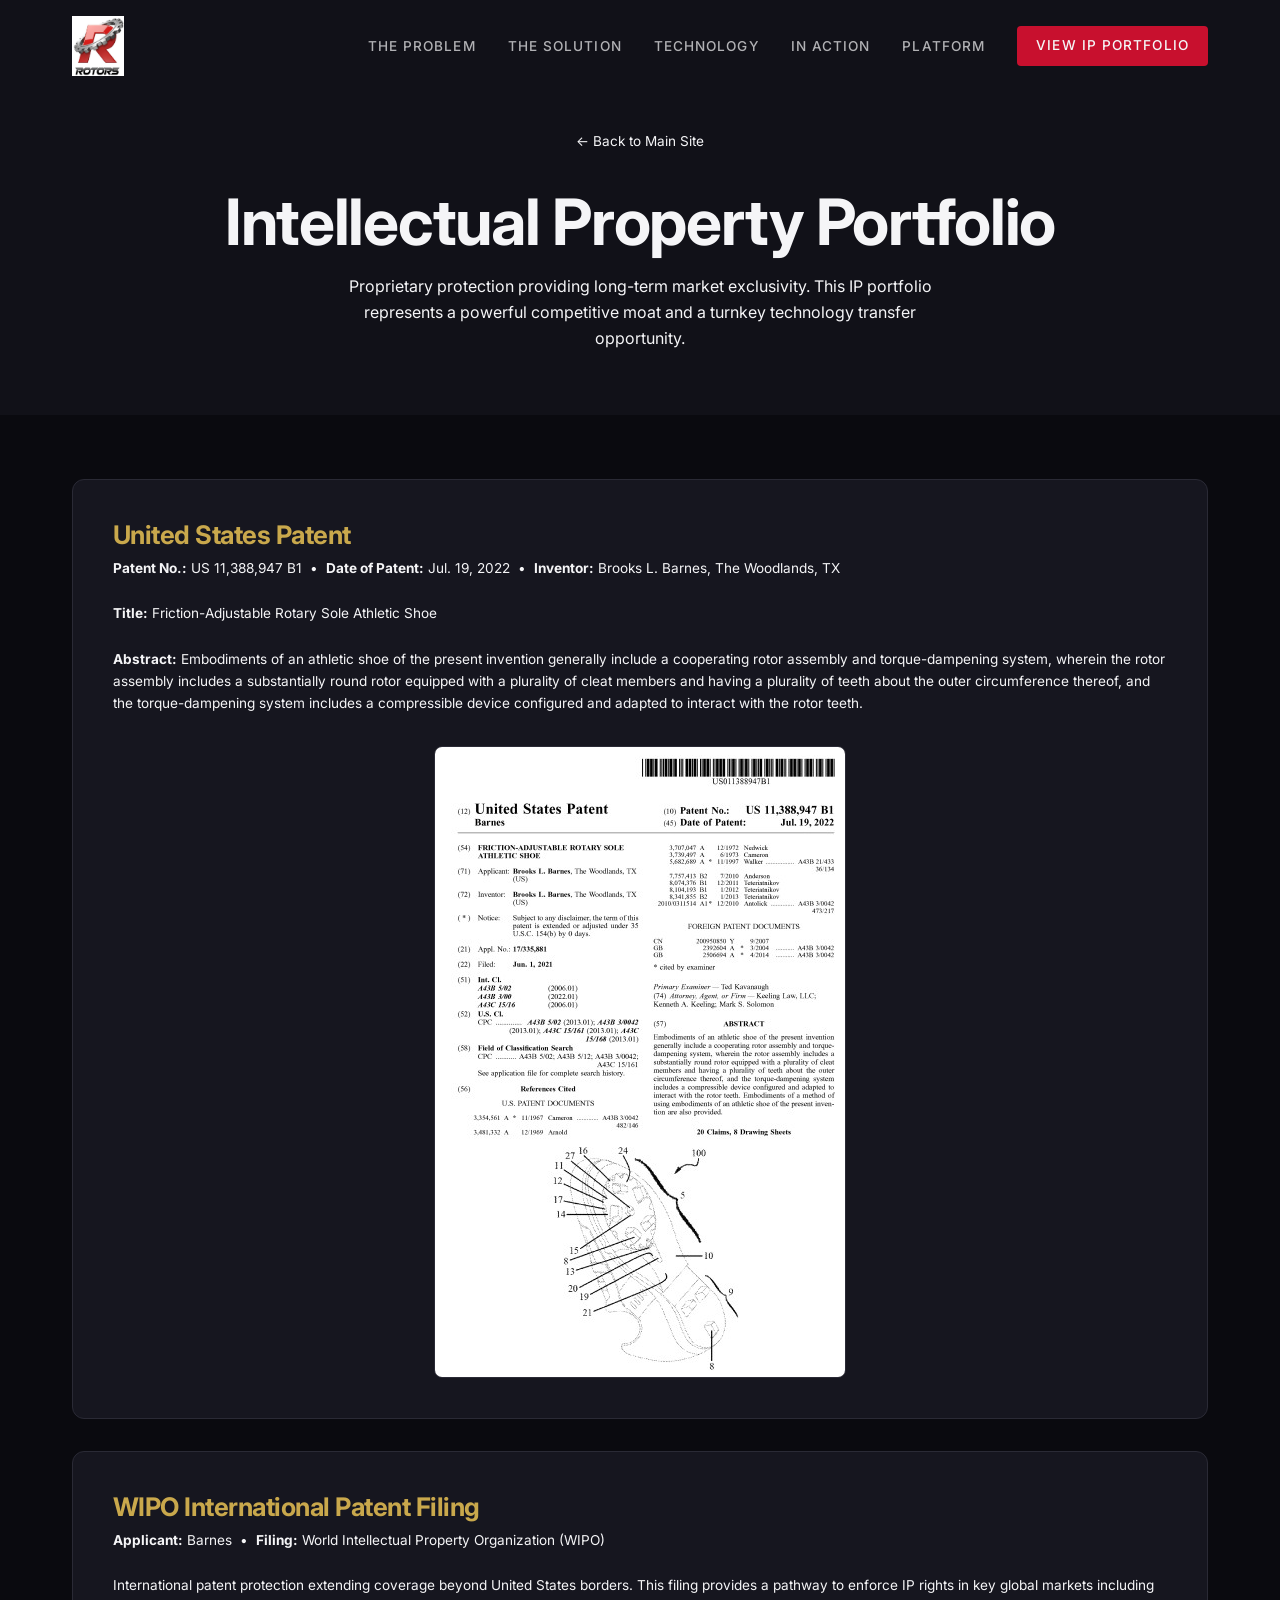
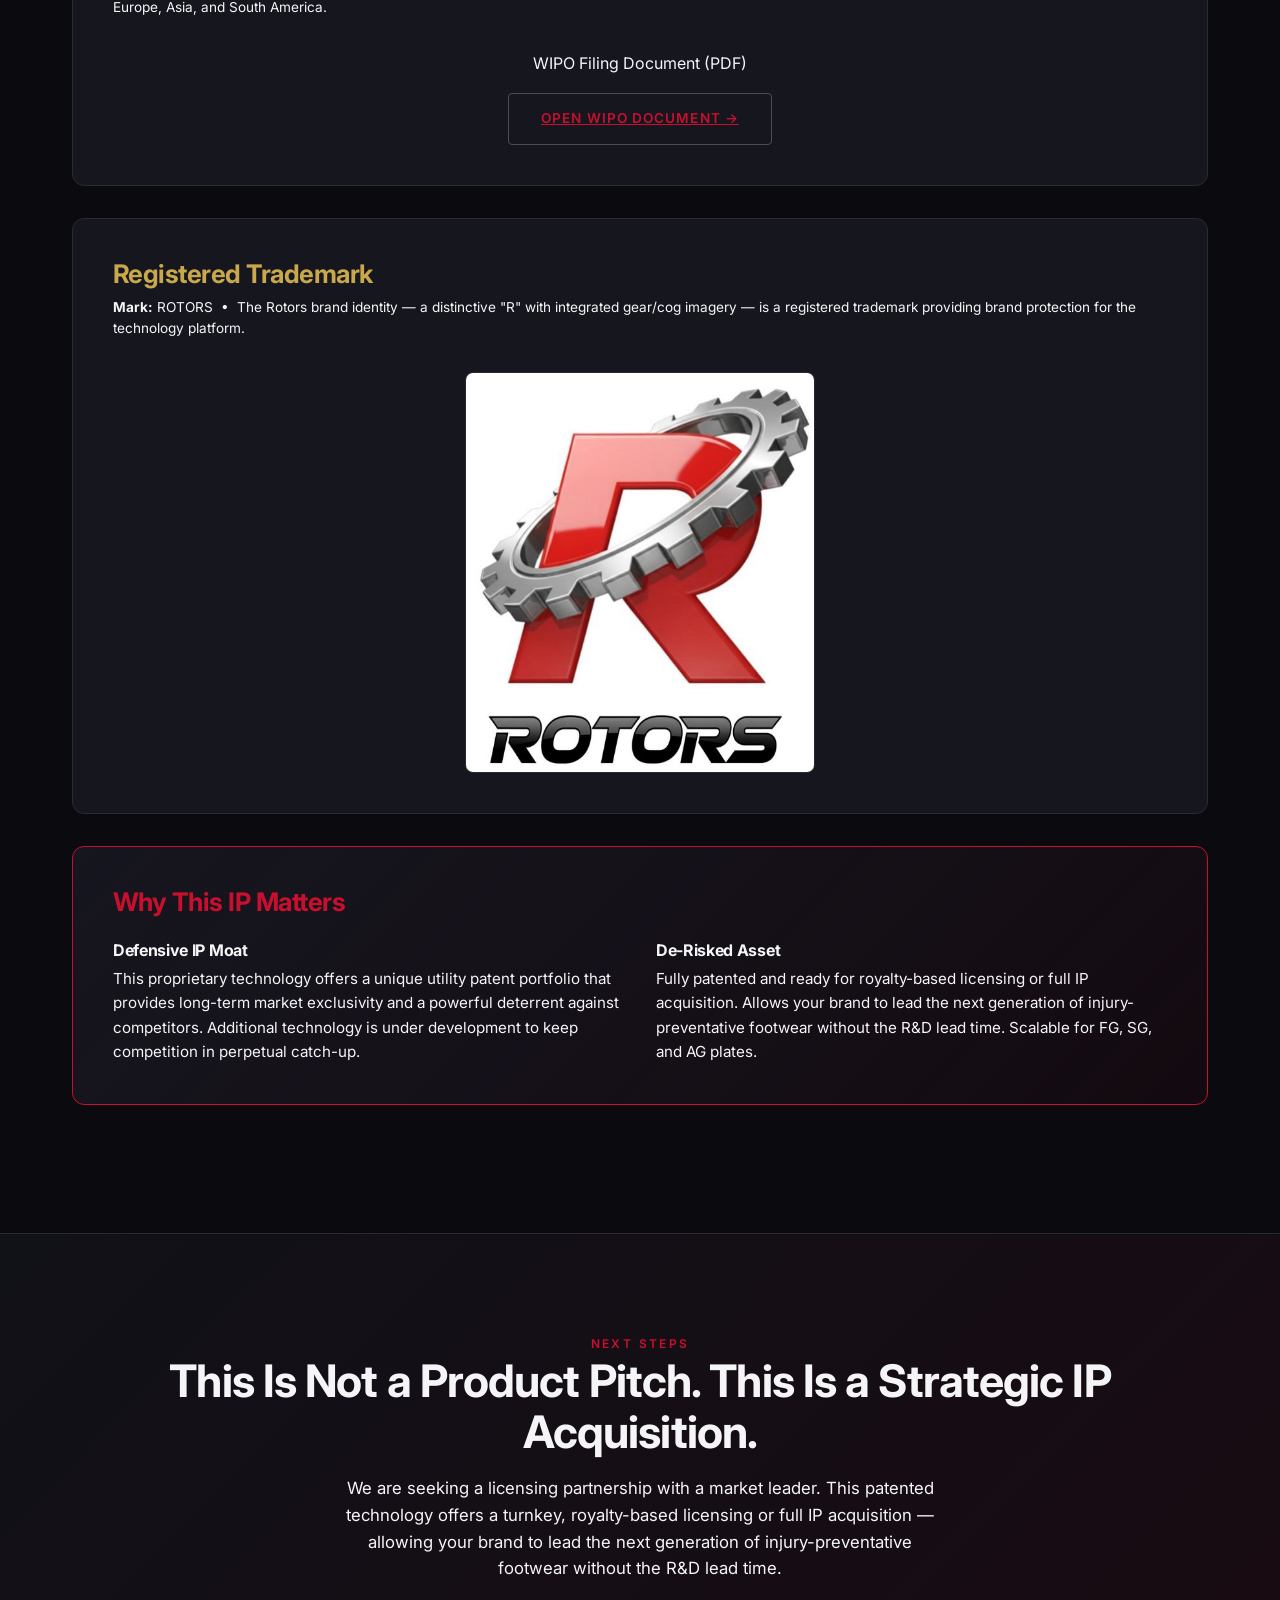
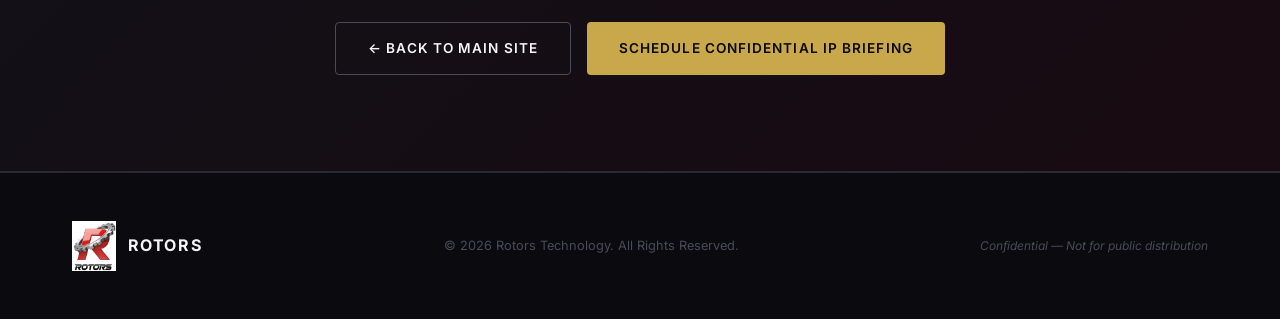
==== ip.html @ 3d0327f8 "Initial commit: Rotors IP licensing pitch website Complete static site with Decap CMS integration fo" ====
<!DOCTYPE html>
<html lang="en">
<head>
  <meta charset="UTF-8">
  <meta name="viewport" content="width=device-width, initial-scale=1.0">
  <title>ROTORS - Intellectual Property Portfolio</title>
  <meta name="description" content="Rotors IP Portfolio: US Patent, WIPO International Filing, and Registered Trademark.">
  <link rel="stylesheet" href="css/style.css">
  <link rel="preconnect" href="https://fonts.googleapis.com">
  <link href="https://fonts.googleapis.com/css2?family=Inter:wght@400;500;600;700;800&display=swap" rel="stylesheet">
  <script src="https://identity.netlify.com/v1/netlify-identity-widget.js"></script>
</head>
<body>

  <!-- ===== NAVIGATION ===== -->
  <nav class="navbar scrolled" id="navbar">
    <div class="container">
      <a href="index.html" class="nav-logo">
        <img src="Brooks Rotors GoDaddy/TM Rotors Final .jpg" alt="Rotors Logo">
      </a>
      <ul class="nav-links" id="navLinks">
        <li><a href="index.html#problem">The Problem</a></li>
        <li><a href="index.html#solution">The Solution</a></li>
        <li><a href="index.html#technology">Technology</a></li>
        <li><a href="index.html#videos">In Action</a></li>
        <li><a href="index.html#platform">Platform</a></li>
        <li><a href="ip.html" class="btn btn-primary" style="padding: 0.6rem 1.2rem;">View IP Portfolio</a></li>
      </ul>
      <button class="nav-toggle" id="navToggle" aria-label="Toggle navigation">
        <span></span>
        <span></span>
        <span></span>
      </button>
    </div>
  </nav>

  <!-- ===== IP HERO ===== -->
  <section class="ip-hero">
    <div class="container">
      <a href="index.html" class="back-link">&larr; Back to Main Site</a>
      <h1>Intellectual Property Portfolio</h1>
      <p>Proprietary protection providing long-term market exclusivity. This IP portfolio represents a powerful competitive moat and a turnkey technology transfer opportunity.</p>
    </div>
  </section>

  <!-- ===== IP DOCUMENTS ===== -->
  <section class="ip-documents">
    <div class="container">

      <!-- US Patent -->
      <div class="ip-doc fade-in">
        <h3>United States Patent</h3>
        <p class="ip-meta">
          <strong>Patent No.:</strong> US 11,388,947 B1 &nbsp;&bull;&nbsp;
          <strong>Date of Patent:</strong> Jul. 19, 2022 &nbsp;&bull;&nbsp;
          <strong>Inventor:</strong> Brooks L. Barnes, The Woodlands, TX
        </p>
        <p class="ip-meta">
          <strong>Title:</strong> Friction-Adjustable Rotary Sole Athletic Shoe
        </p>
        <p class="ip-meta" style="margin-bottom: 2rem;">
          <strong>Abstract:</strong> Embodiments of an athletic shoe of the present invention generally include a cooperating rotor assembly and torque-dampening system, wherein the rotor assembly includes a substantially round rotor equipped with a plurality of cleat members and having a plurality of teeth about the outer circumference thereof, and the torque-dampening system includes a compressible device configured and adapted to interact with the rotor teeth.
        </p>
        <img src="Brooks Rotors GoDaddy/IP US Patent.jpg" alt="US Patent 11,388,947 B1 - Friction-Adjustable Rotary Sole Athletic Shoe">
      </div>

      <!-- WIPO International Filing -->
      <div class="ip-doc fade-in">
        <h3>WIPO International Patent Filing</h3>
        <p class="ip-meta">
          <strong>Applicant:</strong> Barnes &nbsp;&bull;&nbsp;
          <strong>Filing:</strong> World Intellectual Property Organization (WIPO)
        </p>
        <p class="ip-meta" style="margin-bottom: 2rem;">
          International patent protection extending coverage beyond United States borders. This filing provides a pathway to enforce IP rights in key global markets including Europe, Asia, and South America.
        </p>
        <div class="pdf-notice">
          <p style="color: var(--gray-300); margin-bottom: 1rem;">WIPO Filing Document (PDF)</p>
          <a href="Brooks Rotors GoDaddy/IP WIPO  (Barnes).pdf" target="_blank" class="btn btn-outline">
            Open WIPO Document &rarr;
          </a>
        </div>
      </div>

      <!-- Trademark -->
      <div class="ip-doc fade-in">
        <h3>Registered Trademark</h3>
        <p class="ip-meta" style="margin-bottom: 2rem;">
          <strong>Mark:</strong> ROTORS &nbsp;&bull;&nbsp;
          The Rotors brand identity &mdash; a distinctive "R" with integrated gear/cog imagery &mdash; is a registered trademark providing brand protection for the technology platform.
        </p>
        <img src="Brooks Rotors GoDaddy/TM Rotors Final .jpg" alt="ROTORS Trademark" style="max-width: 350px;">
      </div>

      <!-- Strategic Value -->
      <div class="ip-doc fade-in" style="border-color: var(--primary); background: linear-gradient(135deg, var(--dark-card) 0%, rgba(200, 16, 46, 0.05) 100%);">
        <h3 style="color: var(--primary);">Why This IP Matters</h3>
        <div style="display: grid; grid-template-columns: 1fr 1fr; gap: 2rem; margin-top: 1.5rem;">
          <div>
            <h4 style="margin-bottom: 0.5rem;">Defensive IP Moat</h4>
            <p style="color: var(--gray-300); font-size: 0.95rem;">This proprietary technology offers a unique utility patent portfolio that provides long-term market exclusivity and a powerful deterrent against competitors. Additional technology is under development to keep competition in perpetual catch-up.</p>
          </div>
          <div>
            <h4 style="margin-bottom: 0.5rem;">De-Risked Asset</h4>
            <p style="color: var(--gray-300); font-size: 0.95rem;">Fully patented and ready for royalty-based licensing or full IP acquisition. Allows your brand to lead the next generation of injury-preventative footwear without the R&amp;D lead time. Scalable for FG, SG, and AG plates.</p>
          </div>
        </div>
      </div>

    </div>
  </section>

  <!-- ===== CTA ===== -->
  <section class="cta-section">
    <div class="container fade-in">
      <span class="section-label">Next Steps</span>
      <h2>Interested in This IP?</h2>
      <p>We are seeking a licensing partnership with a market leader. This is not a sales site &mdash; this is an intellectual property opportunity.</p>
      <div class="btn-group">
        <a href="index.html" class="btn btn-outline">&larr; Back to Main Site</a>
        <a href="mailto:contact@rotorstech.com" class="btn btn-gold">Schedule Confidential IP Briefing</a>
      </div>
    </div>
  </section>

  <!-- ===== FOOTER ===== -->
  <footer class="footer">
    <div class="container">
      <div class="footer-brand">
        <img src="Brooks Rotors GoDaddy/TM Rotors Final .jpg" alt="Rotors">
        <span>Rotors</span>
      </div>
      <p class="footer-text">&copy; 2026 Rotors Technology. All Rights Reserved.</p>
      <p class="footer-notice">Confidential &mdash; Not for public distribution</p>
    </div>
  </footer>

  <script src="js/main.js"></script>
</body>
</html>
---- css/style.css ----
/* ===== RESET & BASE ===== */
*, *::before, *::after {
  margin: 0;
  padding: 0;
  box-sizing: border-box;
}

:root {
  --primary: #C8102E;
  --primary-dark: #9B0A20;
  --accent: #1A1A2E;
  --dark: #0A0A0F;
  --dark-surface: #111118;
  --dark-card: #16161F;
  --gray-700: #2A2A35;
  --gray-500: #4A4A5A;
  --gray-300: #F5F5F7;
  --gray-100: #F5F5F7;
  --white: #F5F5F7;
  --gold: #C9A84C;
  --blue-accent: #2563EB;
  --font-heading: 'Inter', 'Segoe UI', sans-serif;
  --font-body: 'Inter', 'Segoe UI', sans-serif;
}

html {
  scroll-behavior: smooth;
  font-size: 16px;
}

body {
  font-family: var(--font-body);
  background-color: var(--dark);
  color: var(--white);
  line-height: 1.6;
  overflow-x: hidden;
}

img {
  max-width: 100%;
  height: auto;
  display: block;
}

a {
  color: inherit;
  text-decoration: none;
}

/* ===== TYPOGRAPHY ===== */
h1, h2, h3, h4 {
  font-family: var(--font-heading);
  font-weight: 700;
  line-height: 1.15;
  letter-spacing: -0.02em;
}

h1 { font-size: clamp(2.2rem, 5vw, 4rem); }
h2 { font-size: clamp(1.8rem, 3.5vw, 2.8rem); }
h3 { font-size: clamp(1.2rem, 2vw, 1.6rem); }

.section-label {
  font-size: 0.75rem;
  font-weight: 600;
  letter-spacing: 0.2em;
  text-transform: uppercase;
  color: var(--primary);
  margin-bottom: 0.75rem;
}

/* ===== LAYOUT ===== */
.container {
  max-width: 1200px;
  margin: 0 auto;
  padding: 0 2rem;
}

section {
  padding: 6rem 0;
}

/* ===== NAVIGATION ===== */
.navbar {
  position: fixed;
  top: 0;
  left: 0;
  right: 0;
  z-index: 1000;
  padding: 1rem 0;
  transition: background 0.3s ease, backdrop-filter 0.3s ease;
}

.navbar.scrolled {
  background: rgba(10, 10, 15, 0.92);
  backdrop-filter: blur(20px);
  border-bottom: 1px solid rgba(200, 16, 46, 0.15);
}

.navbar .container {
  display: flex;
  justify-content: space-between;
  align-items: center;
}

.nav-logo {
  display: flex;
  align-items: center;
  gap: 0.75rem;
}

.nav-logo img {
  height: 60px;
  width: auto;
}

.nav-logo span {
  font-size: 1.5rem;
  font-weight: 800;
  letter-spacing: 0.15em;
  text-transform: uppercase;
}

.nav-links {
  display: flex;
  gap: 2rem;
  list-style: none;
  align-items: center;
}

.nav-links a {
  font-size: 0.85rem;
  font-weight: 500;
  letter-spacing: 0.08em;
  text-transform: uppercase;
  color: rgba(245, 245, 247, 0.7);
  transition: color 0.3s ease;
}

.nav-links a:hover {
  color: var(--white);
}

.nav-links a.btn-primary {
  color: var(--white) !important;
  background: var(--primary);
}

.nav-links a.btn-primary:hover {
  background: var(--primary-dark);
  color: var(--white) !important;
}

.nav-toggle {
  display: none;
  flex-direction: column;
  gap: 5px;
  cursor: pointer;
  background: none;
  border: none;
  padding: 5px;
}

.nav-toggle span {
  width: 25px;
  height: 2px;
  background: var(--white);
  transition: 0.3s;
}

/* ===== HERO SECTION ===== */
.hero {
  min-height: 100vh;
  display: flex;
  align-items: center;
  position: relative;
  overflow: hidden;
  padding-top: 5rem;
}

.hero::before {
  content: '';
  position: absolute;
  top: 0;
  left: 0;
  right: 0;
  bottom: 0;
  background: radial-gradient(ellipse at 30% 50%, rgba(200, 16, 46, 0.08) 0%, transparent 60%),
              radial-gradient(ellipse at 70% 20%, rgba(37, 99, 235, 0.05) 0%, transparent 50%);
  pointer-events: none;
}

.hero .container {
  display: grid;
  grid-template-columns: 1fr 1fr;
  gap: 4rem;
  align-items: center;
}

.hero-content {
  position: relative;
  z-index: 1;
}

.hero-badge {
  display: inline-block;
  padding: 0.4rem 1rem;
  border: 1px solid rgba(200, 16, 46, 0.4);
  border-radius: 50px;
  font-size: 0.75rem;
  font-weight: 600;
  letter-spacing: 0.15em;
  text-transform: uppercase;
  color: var(--primary);
  margin-bottom: 1.5rem;
}

.hero h1 {
  margin-bottom: 1.5rem;
}

.hero h1 .highlight {
  color: var(--primary);
}

.hero-text {
  font-size: 1.1rem;
  color: var(--gray-300);
  margin-bottom: 2.5rem;
  max-width: 500px;
}

.hero-image {
  position: relative;
  z-index: 1;
}

.hero-image img {
  width: 100%;
  border-radius: 12px;
  filter: drop-shadow(0 20px 60px rgba(200, 16, 46, 0.15));
}

.hero-image::after {
  content: '';
  position: absolute;
  top: -20px;
  right: -20px;
  width: 200px;
  height: 200px;
  border: 2px solid rgba(200, 16, 46, 0.15);
  border-radius: 50%;
  pointer-events: none;
}

/* ===== BUTTONS ===== */
.btn {
  display: inline-flex;
  align-items: center;
  gap: 0.5rem;
  padding: 0.9rem 2rem;
  font-size: 0.85rem;
  font-weight: 600;
  letter-spacing: 0.08em;
  text-transform: uppercase;
  border: none;
  border-radius: 4px;
  cursor: pointer;
  transition: all 0.3s ease;
}

.btn-primary {
  background: var(--primary);
  color: var(--white);
}

.btn-primary:hover {
  background: var(--primary-dark);
  transform: translateY(-2px);
  box-shadow: 0 8px 25px rgba(200, 16, 46, 0.3);
}

.btn-outline {
  background: transparent;
  color: var(--white);
  border: 1px solid var(--gray-500);
}

.btn-outline:hover {
  border-color: var(--white);
  transform: translateY(-2px);
}

.btn-gold {
  background: var(--gold);
  color: var(--dark);
}

.btn-gold:hover {
  background: #d4b35a;
  transform: translateY(-2px);
  box-shadow: 0 8px 25px rgba(201, 168, 76, 0.3);
}

.btn-group {
  display: flex;
  gap: 1rem;
  flex-wrap: wrap;
}

/* ===== PROBLEM SECTION ===== */
.problem {
  background: var(--dark-surface);
}

.problem .container {
  display: grid;
  grid-template-columns: 1fr 1fr;
  gap: 4rem;
  align-items: center;
}

.problem-image {
  position: relative;
  border-radius: 12px;
  overflow: hidden;
}

.problem-image img {
  width: 100%;
  border-radius: 12px;
}

.problem-image .caption {
  position: absolute;
  bottom: 0;
  left: 0;
  right: 0;
  padding: 1.5rem;
  background: linear-gradient(transparent, rgba(0,0,0,0.85));
  font-size: 0.85rem;
  color: var(--gray-300);
}

.problem h2 {
  margin-bottom: 1.5rem;
}

.problem-text {
  color: var(--gray-300);
  margin-bottom: 1.5rem;
  font-size: 1.05rem;
}

.stat-row {
  display: flex;
  gap: 2rem;
  margin-top: 2rem;
}

.stat {
  text-align: center;
}

.stat-number {
  font-size: 2.5rem;
  font-weight: 800;
  color: var(--primary);
  line-height: 1;
}

.stat-label {
  font-size: 0.75rem;
  color: var(--gray-300);
  text-transform: uppercase;
  letter-spacing: 0.1em;
  margin-top: 0.25rem;
}

/* ===== SOLUTION SECTION ===== */
.solution {
  position: relative;
}

.solution-header {
  text-align: center;
  max-width: 700px;
  margin: 0 auto 4rem;
}

.solution-header h2 {
  margin-bottom: 1rem;
}

.solution-header p {
  color: var(--gray-300);
  font-size: 1.05rem;
}

.solution-grid {
  display: grid;
  grid-template-columns: repeat(3, 1fr);
  gap: 2rem;
}

.solution-card {
  background: var(--dark-card);
  border: 1px solid var(--gray-700);
  border-radius: 12px;
  padding: 2rem;
  transition: border-color 0.3s ease, transform 0.3s ease;
}

.solution-card:hover {
  border-color: var(--primary);
  transform: translateY(-4px);
}

.solution-card .card-icon {
  width: 48px;
  height: 48px;
  background: rgba(200, 16, 46, 0.1);
  border-radius: 10px;
  display: flex;
  align-items: center;
  justify-content: center;
  margin-bottom: 1.25rem;
  font-size: 1.4rem;
}

.solution-card h3 {
  margin-bottom: 0.75rem;
}

.solution-card p {
  color: var(--gray-300);
  font-size: 0.95rem;
}

/* ===== TECHNOLOGY / SHOWCASE ===== */
.showcase {
  background: var(--dark-surface);
}

.showcase-header {
  text-align: center;
  max-width: 700px;
  margin: 0 auto 4rem;
}

.showcase-header h2 {
  margin-bottom: 1rem;
}

.showcase-header p {
  color: var(--gray-300);
}

.showcase-gallery {
  display: grid;
  grid-template-columns: repeat(2, 1fr);
  gap: 1.5rem;
}

.showcase-item {
  position: relative;
  border-radius: 12px;
  overflow: hidden;
  border: 1px solid var(--gray-700);
  transition: border-color 0.3s;
  cursor: pointer;
}

.showcase-item:hover {
  border-color: var(--primary);
}

.showcase-item img {
  width: 100%;
  height: 300px;
  object-fit: cover;
  transition: transform 0.5s ease;
}

.showcase-item:hover img {
  transform: scale(1.03);
}

.showcase-item .overlay {
  position: absolute;
  bottom: 0;
  left: 0;
  right: 0;
  padding: 1.5rem 1.5rem 1.25rem;
  background: linear-gradient(transparent, rgba(0,0,0,0.9));
}

.showcase-item .overlay h4 {
  font-size: 1.05rem;
  margin-bottom: 0.4rem;
  line-height: 1.3;
}

.showcase-item .overlay p {
  font-size: 0.88rem;
  color: var(--gray-100);
  line-height: 1.5;
}

.showcase-item .zoom-hint {
  position: absolute;
  top: 1rem;
  right: 1rem;
  width: 36px;
  height: 36px;
  background: rgba(0, 0, 0, 0.6);
  border: 1px solid rgba(255,255,255,0.2);
  border-radius: 50%;
  display: flex;
  align-items: center;
  justify-content: center;
  font-size: 1rem;
  color: var(--white);
  opacity: 0;
  transition: opacity 0.3s ease;
  pointer-events: none;
}

.showcase-item:hover .zoom-hint {
  opacity: 1;
}

/* ===== LIGHTBOX ===== */
.lightbox-overlay {
  position: fixed;
  top: 0;
  left: 0;
  right: 0;
  bottom: 0;
  z-index: 9999;
  background: rgba(0, 0, 0, 0.92);
  backdrop-filter: blur(10px);
  display: flex;
  align-items: center;
  justify-content: center;
  opacity: 0;
  visibility: hidden;
  transition: opacity 0.3s ease, visibility 0.3s ease;
  padding: 2rem;
}

.lightbox-overlay.active {
  opacity: 1;
  visibility: visible;
}

.lightbox-content {
  position: relative;
  max-width: 900px;
  width: 100%;
  transform: scale(0.92);
  transition: transform 0.3s ease;
}

.lightbox-overlay.active .lightbox-content {
  transform: scale(1);
}

.lightbox-content img {
  width: 100%;
  max-height: 75vh;
  object-fit: contain;
  border-radius: 8px;
}

.lightbox-caption {
  text-align: center;
  margin-top: 1.25rem;
}

.lightbox-caption h4 {
  font-size: 1.15rem;
  margin-bottom: 0.35rem;
}

.lightbox-caption p {
  font-size: 0.95rem;
  color: var(--gray-300);
  line-height: 1.5;
}

.lightbox-close {
  position: absolute;
  top: -3rem;
  right: 0;
  width: 40px;
  height: 40px;
  background: rgba(255, 255, 255, 0.1);
  border: 1px solid rgba(255, 255, 255, 0.2);
  border-radius: 50%;
  color: var(--white);
  font-size: 1.3rem;
  cursor: pointer;
  display: flex;
  align-items: center;
  justify-content: center;
  transition: background 0.2s;
}

.lightbox-close:hover {
  background: rgba(255, 255, 255, 0.2);
}

.lightbox-nav {
  position: absolute;
  top: 50%;
  transform: translateY(-50%);
  width: 48px;
  height: 48px;
  background: rgba(255, 255, 255, 0.1);
  border: 1px solid rgba(255, 255, 255, 0.2);
  border-radius: 50%;
  color: var(--white);
  font-size: 1.3rem;
  cursor: pointer;
  display: flex;
  align-items: center;
  justify-content: center;
  transition: background 0.2s;
}

.lightbox-nav:hover {
  background: rgba(255, 255, 255, 0.25);
}

.lightbox-prev {
  left: -4rem;
}

.lightbox-next {
  right: -4rem;
}

@media (max-width: 968px) {
  .lightbox-prev { left: 0.5rem; }
  .lightbox-next { right: 0.5rem; }
  .lightbox-close { top: -2.5rem; right: 0; }
}

.showcase-item.featured {
  grid-column: span 2;
}

.showcase-item.featured img {
  height: 400px;
}

/* ===== VIDEO SECTION ===== */
.videos {
  position: relative;
}

.videos-header {
  text-align: center;
  max-width: 700px;
  margin: 0 auto 4rem;
}

.videos-header h2 {
  margin-bottom: 1rem;
}

.videos-header p {
  color: var(--gray-300);
}

.video-grid {
  display: grid;
  grid-template-columns: repeat(2, 1fr);
  gap: 1.5rem;
}

.video-card {
  border-radius: 12px;
  overflow: hidden;
  border: 1px solid var(--gray-700);
  background: var(--dark-card);
  cursor: pointer;
  transition: border-color 0.3s, transform 0.3s;
}

.video-card:hover {
  border-color: var(--primary);
  transform: translateY(-4px);
}

.video-thumb {
  position: relative;
  overflow: hidden;
}

.video-thumb video {
  width: 100%;
  height: 280px;
  object-fit: cover;
  background: #000;
  pointer-events: none;
}

.video-play-btn {
  position: absolute;
  top: 50%;
  left: 50%;
  transform: translate(-50%, -50%);
  width: 64px;
  height: 64px;
  background: rgba(200, 16, 46, 0.85);
  border-radius: 50%;
  display: flex;
  align-items: center;
  justify-content: center;
  font-size: 1.5rem;
  color: var(--white);
  transition: transform 0.3s, background 0.3s;
  box-shadow: 0 4px 20px rgba(0,0,0,0.4);
}

.video-card:hover .video-play-btn {
  transform: translate(-50%, -50%) scale(1.1);
  background: rgba(200, 16, 46, 1);
}

.video-card .video-info {
  padding: 1.25rem;
}

.video-card .video-info h4 {
  font-size: 1rem;
  margin-bottom: 0.4rem;
}

.video-card .video-info p {
  font-size: 0.88rem;
  color: var(--gray-100);
  line-height: 1.5;
}

.video-card.featured-video {
  grid-column: span 2;
}

.video-card.featured-video .video-thumb video {
  height: 380px;
}

/* ===== VIDEO LIGHTBOX ===== */
.video-lightbox-content {
  max-width: 960px;
}

.video-lightbox-content video {
  width: 100%;
  max-height: 75vh;
  border-radius: 8px;
  background: #000;
  display: block;
}

/* ===== PLATFORM SECTION ===== */
.platform {
  background: var(--dark-surface);
}

.platform .container {
  display: grid;
  grid-template-columns: 1fr 1fr;
  gap: 4rem;
  align-items: center;
}

.platform-content h2 {
  margin-bottom: 1.5rem;
}

.platform-content > p {
  color: var(--gray-300);
  margin-bottom: 2rem;
  font-size: 1.05rem;
}

.feature-list {
  list-style: none;
  display: flex;
  flex-direction: column;
  gap: 1.25rem;
}

.feature-list li {
  display: flex;
  gap: 1rem;
  align-items: flex-start;
}

.feature-icon {
  width: 40px;
  height: 40px;
  min-width: 40px;
  background: rgba(200, 16, 46, 0.1);
  border-radius: 8px;
  display: flex;
  align-items: center;
  justify-content: center;
  font-size: 1.1rem;
  color: var(--primary);
}

.feature-text h4 {
  font-size: 0.95rem;
  margin-bottom: 0.2rem;
}

.feature-text p {
  font-size: 0.85rem;
  color: var(--gray-300);
}

.platform-image img {
  border-radius: 12px;
  border: 1px solid var(--gray-700);
}

/* ===== BRANDS SECTION ===== */
.brands {
  text-align: center;
}

.brands-header {
  max-width: 700px;
  margin: 0 auto 4rem;
}

.brands-header h2 {
  margin-bottom: 1rem;
}

.brands-header p {
  color: var(--gray-300);
}

.brand-cards {
  display: grid;
  grid-template-columns: repeat(3, 1fr);
  gap: 1.5rem;
  text-align: left;
}

.brand-card {
  background: var(--dark-card);
  border: 1px solid var(--gray-700);
  border-radius: 12px;
  padding: 2rem;
  transition: border-color 0.3s;
}

.brand-card:hover {
  border-color: var(--gold);
}

.brand-card h3 {
  color: var(--gold);
  margin-bottom: 1rem;
  font-size: 1.3rem;
}

.brand-card .tagline {
  font-style: italic;
  color: var(--gray-300);
  margin-bottom: 1rem;
  font-size: 0.9rem;
}

.brand-card ul {
  list-style: none;
  display: flex;
  flex-direction: column;
  gap: 0.5rem;
}

.brand-card ul li {
  font-size: 0.85rem;
  color: var(--gray-100);
  padding-left: 1.25rem;
  position: relative;
}

.brand-card ul li::before {
  content: '';
  position: absolute;
  left: 0;
  top: 8px;
  width: 6px;
  height: 6px;
  border-radius: 50%;
  background: var(--primary);
}

/* ===== IP / CTA SECTION ===== */
.cta-section {
  background: linear-gradient(135deg, var(--dark-surface) 0%, rgba(200, 16, 46, 0.08) 100%);
  text-align: center;
  border-top: 1px solid var(--gray-700);
  border-bottom: 1px solid var(--gray-700);
}

.cta-section h2 {
  margin-bottom: 1rem;
}

.cta-section p {
  color: var(--gray-300);
  max-width: 600px;
  margin: 0 auto 2.5rem;
  font-size: 1.05rem;
}

.cta-section .btn-group {
  justify-content: center;
}

/* ===== FOOTER ===== */
.footer {
  padding: 3rem 0;
  border-top: 1px solid var(--gray-700);
}

.footer .container {
  display: flex;
  justify-content: space-between;
  align-items: center;
}

.footer-brand {
  display: flex;
  align-items: center;
  gap: 0.75rem;
}

.footer-brand img {
  height: 50px;
}

.footer-brand span {
  font-weight: 700;
  letter-spacing: 0.1em;
  text-transform: uppercase;
}

.footer-text {
  font-size: 0.8rem;
  color: var(--gray-500);
}

.footer-notice {
  font-size: 0.75rem;
  color: var(--gray-500);
  font-style: italic;
}

/* ===== IP PAGE SPECIFIC ===== */
.ip-hero {
  padding: 8rem 0 4rem;
  text-align: center;
  background: var(--dark-surface);
}

.ip-hero h1 {
  margin-bottom: 1rem;
}

.ip-hero p {
  color: var(--gray-300);
  max-width: 600px;
  margin: 0 auto;
}

.ip-documents {
  padding: 4rem 0 6rem;
}

.ip-doc {
  background: var(--dark-card);
  border: 1px solid var(--gray-700);
  border-radius: 12px;
  padding: 2.5rem;
  margin-bottom: 2rem;
}

.ip-doc h3 {
  margin-bottom: 0.5rem;
  color: var(--gold);
}

.ip-doc .ip-meta {
  font-size: 0.85rem;
  color: var(--gray-300);
  margin-bottom: 1.5rem;
}

.ip-doc img {
  max-width: 600px;
  margin: 0 auto;
  border-radius: 8px;
  border: 1px solid var(--gray-700);
}

.ip-doc .pdf-notice {
  text-align: center;
  margin-top: 1.5rem;
}

.ip-doc .pdf-notice a {
  color: var(--primary);
  text-decoration: underline;
}

.back-link {
  display: inline-flex;
  align-items: center;
  gap: 0.5rem;
  color: var(--gray-300);
  font-size: 0.85rem;
  margin-bottom: 2rem;
  transition: color 0.3s;
}

.back-link:hover {
  color: var(--white);
}

/* ===== ANIMATIONS ===== */
.fade-in {
  opacity: 0;
  transform: translateY(30px);
  transition: opacity 0.6s ease, transform 0.6s ease;
}

.fade-in.visible {
  opacity: 1;
  transform: translateY(0);
}

/* ===== RESPONSIVE ===== */
@media (max-width: 968px) {
  .hero .container,
  .problem .container,
  .platform .container {
    grid-template-columns: 1fr;
    gap: 3rem;
  }

  .solution-grid,
  .brand-cards {
    grid-template-columns: 1fr;
  }

  .showcase-gallery {
    grid-template-columns: 1fr;
  }

  .showcase-item.featured {
    grid-column: span 1;
  }

  .showcase-item.featured img {
    height: 300px;
  }

  .video-grid {
    grid-template-columns: 1fr;
  }

  .video-card.featured-video {
    grid-column: span 1;
  }

  .stat-row {
    flex-wrap: wrap;
  }

  .nav-links {
    display: none;
    position: absolute;
    top: 100%;
    left: 0;
    right: 0;
    flex-direction: column;
    background: rgba(10, 10, 15, 0.98);
    padding: 2rem;
    gap: 1.25rem;
    border-bottom: 1px solid var(--gray-700);
  }

  .nav-links.active {
    display: flex;
  }

  .nav-toggle {
    display: flex;
  }

  .footer .container {
    flex-direction: column;
    gap: 1rem;
    text-align: center;
  }
}

@media (max-width: 600px) {
  section {
    padding: 4rem 0;
  }

  .container {
    padding: 0 1.25rem;
  }

  .hero {
    min-height: auto;
    padding-top: 7rem;
    padding-bottom: 3rem;
  }

  .btn-group {
    flex-direction: column;
  }

  .btn {
    justify-content: center;
  }
}
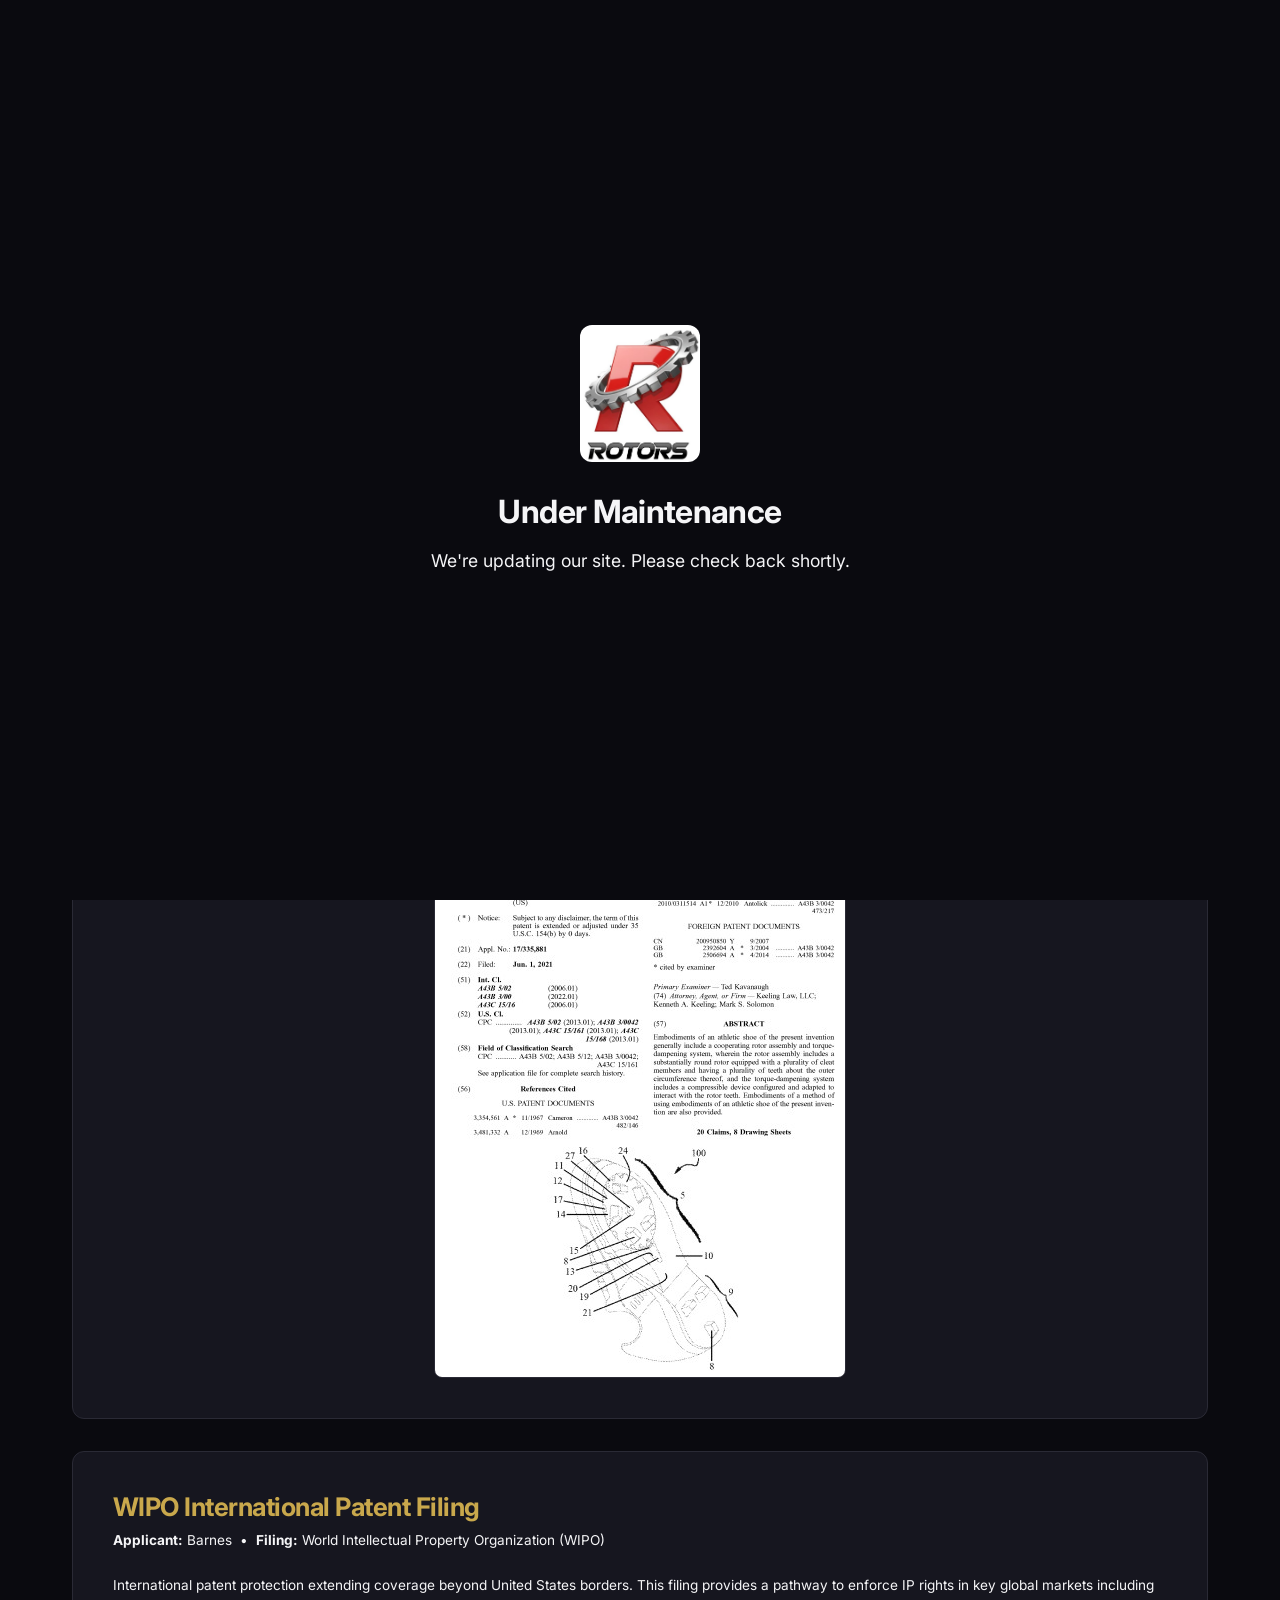
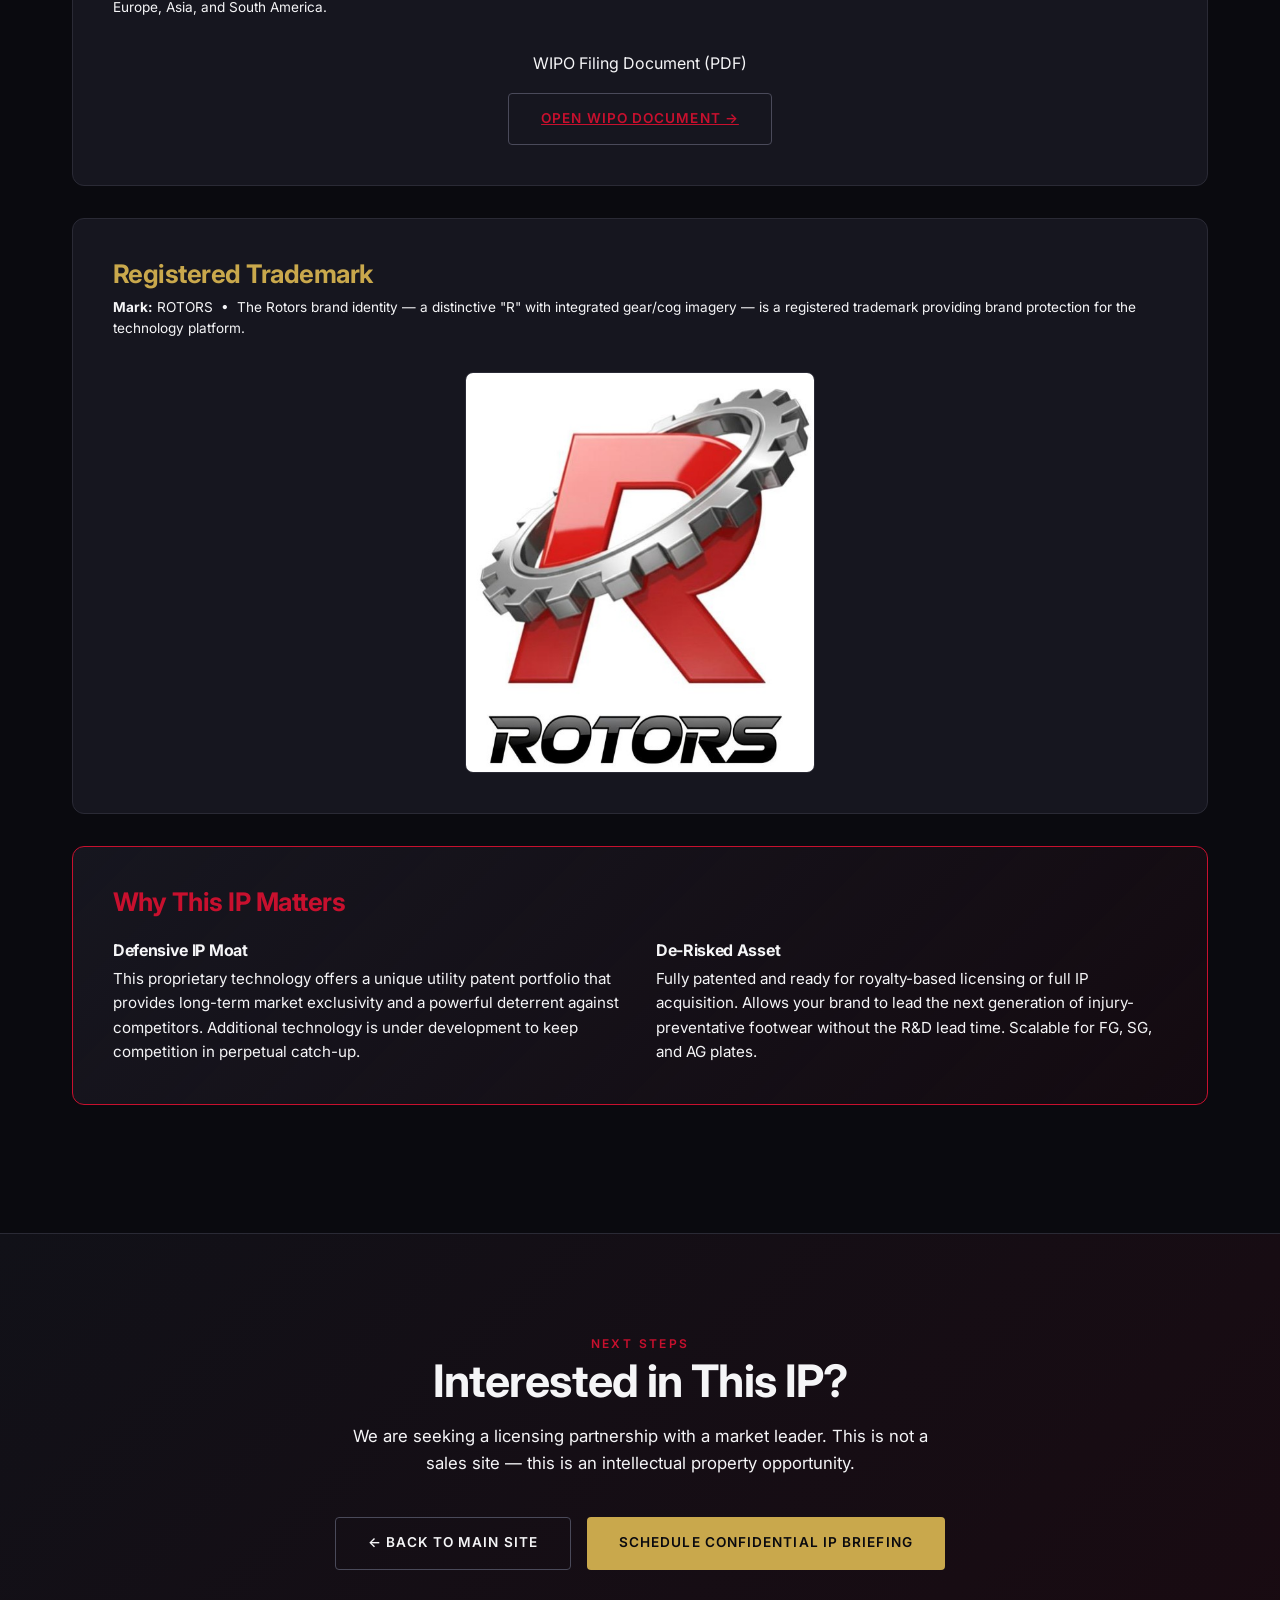
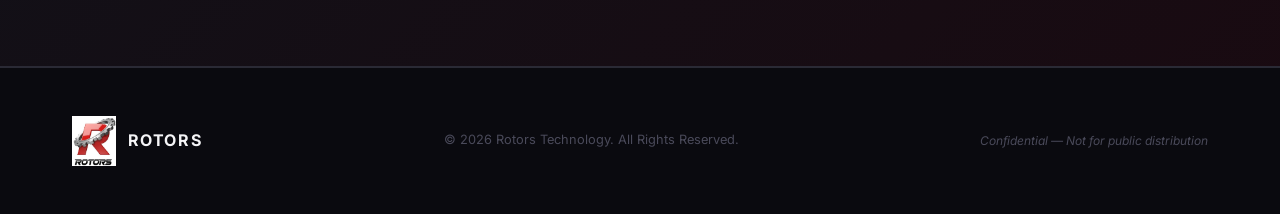
==== commit 6539bb32: "Use GitHub API instead of raw CDN for real-time CMS updates raw.githubusercontent.com has 5-min CDN " ====
--- a/ip.html
+++ b/ip.html
@@ -5,12 +5,24 @@
   <meta name="viewport" content="width=device-width, initial-scale=1.0">
   <title>ROTORS - Intellectual Property Portfolio</title>
   <meta name="description" content="Rotors IP Portfolio: US Patent, WIPO International Filing, and Registered Trademark.">
+  <link rel="icon" type="image/x-icon" href="favicon.ico">
+  <link rel="apple-touch-icon" sizes="180x180" href="apple-touch-icon.png">
+  <link rel="icon" type="image/png" sizes="192x192" href="icon-192.png">
   <link rel="stylesheet" href="css/style.css">
   <link rel="preconnect" href="https://fonts.googleapis.com">
   <link href="https://fonts.googleapis.com/css2?family=Inter:wght@400;500;600;700;800&display=swap" rel="stylesheet">
   <script src="https://identity.netlify.com/v1/netlify-identity-widget.js"></script>
 </head>
 <body>
+
+  <!-- ===== MAINTENANCE MODE OVERLAY ===== -->
+  <div class="maintenance-overlay" id="maintenanceOverlay" style="display:none;">
+    <div class="maintenance-content">
+      <img src="Brooks Rotors GoDaddy/TM Rotors Final .jpg" alt="Rotors Logo" class="maintenance-logo">
+      <h1>Under Maintenance</h1>
+      <p id="maintenanceMessage">We're updating our site. Please check back shortly.</p>
+    </div>
+  </div>
 
   <!-- ===== NAVIGATION ===== -->
   <nav class="navbar scrolled" id="navbar">
@@ -135,6 +147,6 @@
     </div>
   </footer>
 
-  <script src="js/main.js"></script>
+  <script src="js/main.js?v=2"></script>
 </body>
 </html>
--- a/css/style.css
+++ b/css/style.css
@@ -1,3 +1,45 @@
+/* ===== MAINTENANCE MODE ===== */
+.maintenance-overlay {
+  position: fixed;
+  top: 0;
+  left: 0;
+  right: 0;
+  bottom: 0;
+  z-index: 99999;
+  background: #0A0A0F;
+  display: flex;
+  align-items: center;
+  justify-content: center;
+  text-align: center;
+}
+
+.maintenance-content {
+  max-width: 500px;
+  padding: 2rem;
+}
+
+.maintenance-logo {
+  width: 120px;
+  height: auto;
+  margin: 0 auto 2rem;
+  border-radius: 12px;
+}
+
+.maintenance-overlay h1 {
+  font-family: 'Inter', 'Segoe UI', sans-serif;
+  font-size: 2rem;
+  font-weight: 700;
+  color: #F5F5F7;
+  margin-bottom: 1rem;
+}
+
+.maintenance-overlay p {
+  font-family: 'Inter', 'Segoe UI', sans-serif;
+  font-size: 1.1rem;
+  color: #F5F5F7;
+  line-height: 1.6;
+}
+
 /* ===== RESET & BASE ===== */
 *, *::before, *::after {
   margin: 0;
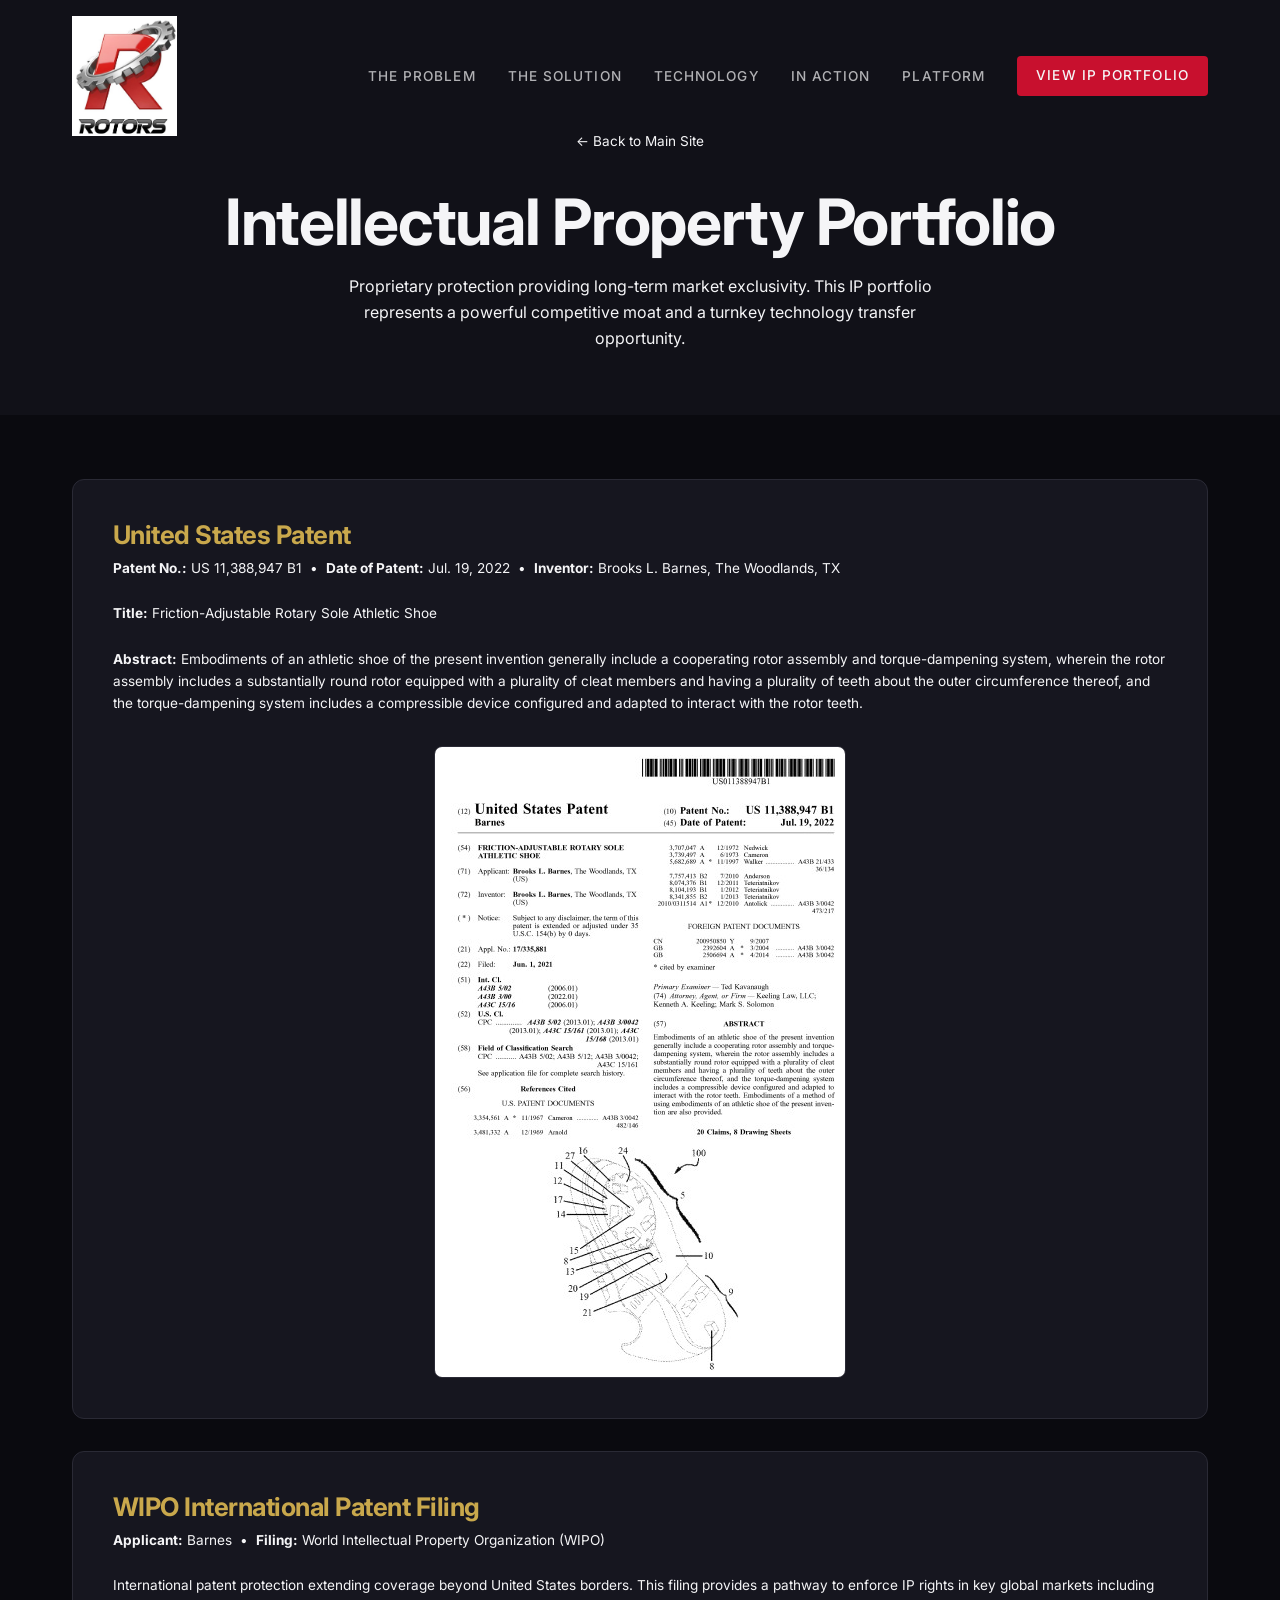
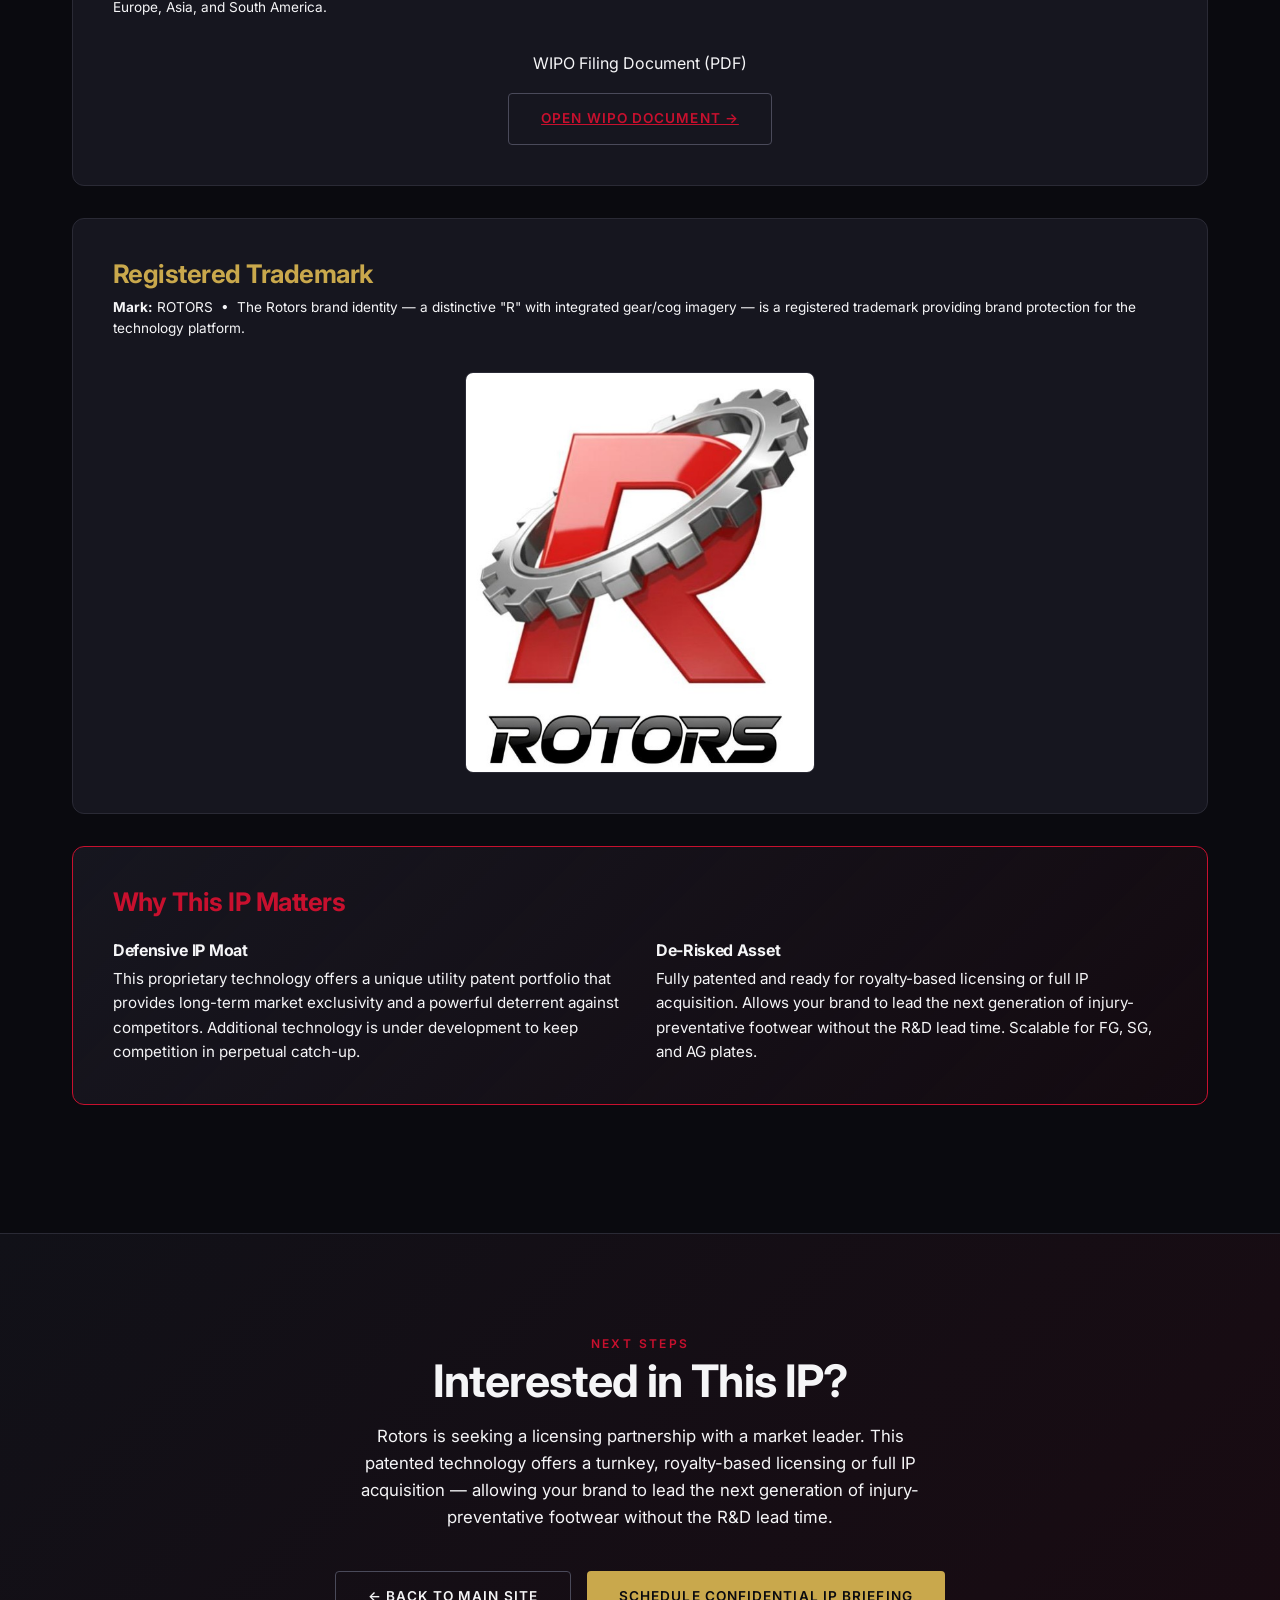
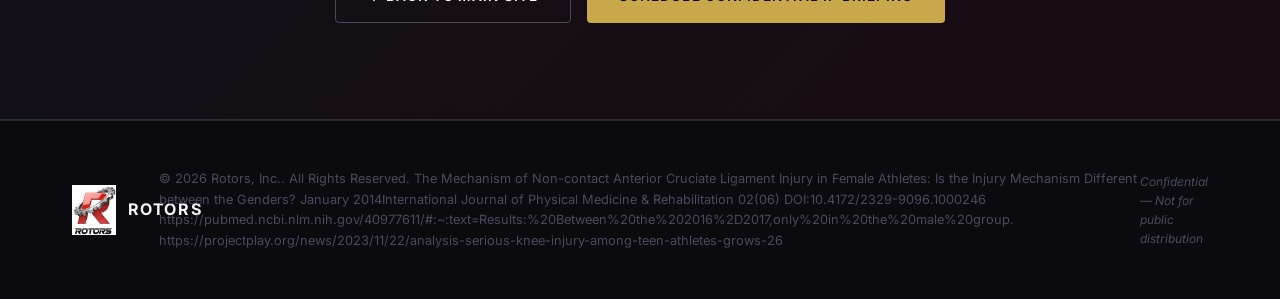
==== commit 78f3cc09: "Remove brands section, add hero headline3, add IP document uploads - Delete Nike/Adidas/Puma brands " ====
--- a/ip.html
+++ b/ip.html
@@ -15,14 +15,7 @@
 </head>
 <body>
 
-  <!-- ===== MAINTENANCE MODE OVERLAY ===== -->
-  <div class="maintenance-overlay" id="maintenanceOverlay" style="display:none;">
-    <div class="maintenance-content">
-      <img src="Brooks Rotors GoDaddy/TM Rotors Final .jpg" alt="Rotors Logo" class="maintenance-logo">
-      <h1>Under Maintenance</h1>
-      <p id="maintenanceMessage">We're updating our site. Please check back shortly.</p>
-    </div>
-  </div>
+  <!-- Maintenance overlay is created dynamically by JS when enabled -->
 
   <!-- ===== NAVIGATION ===== -->
   <nav class="navbar scrolled" id="navbar">
@@ -119,6 +112,9 @@
         </div>
       </div>
 
+      <!-- Additional IP documents loaded from CMS -->
+      <div id="additionalIpDocs"></div>
+
     </div>
   </section>
 
@@ -147,6 +143,6 @@
     </div>
   </footer>
 
-  <script src="js/main.js?v=2"></script>
+  <script src="js/main.js?v=7"></script>
 </body>
 </html>
--- a/css/style.css
+++ b/css/style.css
@@ -151,7 +151,7 @@
 }
 
 .nav-logo img {
-  height: 60px;
+  height: 120px;
   width: auto;
 }
 
@@ -216,7 +216,7 @@
   align-items: center;
   position: relative;
   overflow: hidden;
-  padding-top: 5rem;
+  padding-top: 10rem;
 }
 
 .hero::before {
@@ -233,7 +233,7 @@
 
 .hero .container {
   display: grid;
-  grid-template-columns: 1fr 1fr;
+  grid-template-columns: 3fr 2fr;
   gap: 4rem;
   align-items: center;
 }
@@ -245,15 +245,43 @@
 
 .hero-badge {
   display: inline-block;
-  padding: 0.4rem 1rem;
-  border: 1px solid rgba(200, 16, 46, 0.4);
+  padding: 0.75rem 2rem;
+  border: 1px solid rgba(255, 255, 255, 0.25);
   border-radius: 50px;
-  font-size: 0.75rem;
-  font-weight: 600;
-  letter-spacing: 0.15em;
+  font-size: 1.125rem;
+  font-weight: 700;
+  letter-spacing: 0.12em;
   text-transform: uppercase;
-  color: var(--primary);
+  color: var(--white);
   margin-bottom: 1.5rem;
+  background: linear-gradient(135deg, rgba(255,255,255,0.05) 0%, transparent 50%);
+  position: relative;
+  overflow: hidden;
+}
+
+.hero-badge::after {
+  content: '';
+  position: absolute;
+  top: 0;
+  left: -100%;
+  width: 60%;
+  height: 100%;
+  background: linear-gradient(
+    90deg,
+    transparent 0%,
+    rgba(255, 255, 255, 0.08) 40%,
+    rgba(255, 255, 255, 0.15) 50%,
+    rgba(255, 255, 255, 0.08) 60%,
+    transparent 100%
+  );
+  animation: badge-gleam 4s ease-in-out infinite;
+}
+
+@keyframes badge-gleam {
+  0%, 100% { left: -100%; opacity: 0; }
+  10% { opacity: 1; }
+  60% { left: 150%; opacity: 1; }
+  70%, 100% { opacity: 0; }
 }
 
 .hero h1 {
@@ -274,12 +302,61 @@
 .hero-image {
   position: relative;
   z-index: 1;
+  display: flex;
+  justify-content: center;
+}
+
+.hero-image video#heroVideo {
+  width: 100%;
+  max-width: 420px;
+  aspect-ratio: 9 / 16;
+  object-fit: cover;
+  border-radius: 16px;
+  filter: drop-shadow(0 20px 60px rgba(200, 16, 46, 0.15));
 }
 
 .hero-image img {
   width: 100%;
   border-radius: 12px;
   filter: drop-shadow(0 20px 60px rgba(200, 16, 46, 0.15));
+}
+
+.hero-video-placeholder {
+  width: 100%;
+  max-width: 420px;
+  aspect-ratio: 9 / 16;
+  border-radius: 16px;
+  border: 2px dashed var(--gray-700);
+  background: var(--dark-card);
+  display: flex;
+  flex-direction: column;
+  align-items: center;
+  justify-content: center;
+  gap: 0.75rem;
+}
+
+.hero-video-placeholder .placeholder-icon {
+  width: 72px;
+  height: 72px;
+  border-radius: 50%;
+  background: rgba(200, 16, 46, 0.15);
+  border: 1px solid rgba(200, 16, 46, 0.3);
+  display: flex;
+  align-items: center;
+  justify-content: center;
+  font-size: 1.8rem;
+  color: var(--primary);
+}
+
+.hero-video-placeholder p {
+  font-size: 1.1rem;
+  font-weight: 600;
+  color: var(--gray-300);
+}
+
+.hero-video-placeholder span {
+  font-size: 0.8rem;
+  color: var(--gray-500);
 }
 
 .hero-image::after {
@@ -361,6 +438,12 @@
   align-items: center;
 }
 
+.problem-images {
+  display: flex;
+  flex-direction: column;
+  gap: 1.25rem;
+}
+
 .problem-image {
   position: relative;
   border-radius: 12px;
@@ -377,7 +460,7 @@
   bottom: 0;
   left: 0;
   right: 0;
-  padding: 1.5rem;
+  padding: 1.25rem;
   background: linear-gradient(transparent, rgba(0,0,0,0.85));
   font-size: 0.85rem;
   color: var(--gray-300);
@@ -394,13 +477,19 @@
 }
 
 .stat-row {
-  display: flex;
+  grid-column: 1 / -1;
+  display: grid;
+  grid-template-columns: repeat(3, 1fr);
   gap: 2rem;
-  margin-top: 2rem;
+  margin-top: 3rem;
+  padding: 2.5rem 0;
+  border-top: 1px solid var(--gray-700);
+  border-bottom: 1px solid var(--gray-700);
 }
 
 .stat {
   text-align: center;
+  padding: 1rem 0.5rem;
 }
 
 .stat-number {
@@ -408,14 +497,67 @@
   font-weight: 800;
   color: var(--primary);
   line-height: 1;
+  margin-bottom: 0.5rem;
 }
 
 .stat-label {
   font-size: 0.75rem;
   color: var(--gray-300);
   text-transform: uppercase;
-  letter-spacing: 0.1em;
-  margin-top: 0.25rem;
+  letter-spacing: 0.05em;
+  line-height: 1.5;
+  max-width: 280px;
+  margin: 0 auto;
+}
+
+.stat-image {
+  margin-top: 1rem;
+  max-width: 180px;
+  border-radius: 8px;
+  border: 1px solid var(--gray-700);
+  opacity: 0.9;
+}
+
+.stats-feature-image {
+  margin-top: 2.5rem;
+  grid-column: 1 / -1;
+  display: flex;
+  justify-content: center;
+}
+
+.stats-feature-image img {
+  width: 100%;
+  max-width: 900px;
+  aspect-ratio: 5 / 3;
+  object-fit: cover;
+  border-radius: 12px;
+  border: 1px solid var(--gray-700);
+  image-rendering: auto;
+}
+
+.stats-feature-image .image-placeholder {
+  width: 100%;
+  max-width: 900px;
+  aspect-ratio: 5 / 3;
+  border-radius: 12px;
+  border: 1px dashed var(--gray-700);
+  background: var(--dark-card);
+  display: flex;
+  flex-direction: column;
+  align-items: center;
+  justify-content: center;
+  gap: 0.5rem;
+}
+
+.stats-feature-image .image-placeholder p {
+  font-size: 0.95rem;
+  font-weight: 600;
+  color: var(--gray-300);
+}
+
+.stats-feature-image .image-placeholder span {
+  font-size: 0.78rem;
+  color: var(--gray-500);
 }
 
 /* ===== SOLUTION SECTION ===== */
@@ -436,6 +578,18 @@
 .solution-header p {
   color: var(--gray-300);
   font-size: 1.05rem;
+}
+
+.solution-feature-image {
+  margin: 0 auto 3rem;
+  max-width: 900px;
+  text-align: center;
+}
+
+.solution-feature-image img {
+  width: 100%;
+  border-radius: 12px;
+  border: 1px solid var(--gray-700);
 }
 
 .solution-grid {
@@ -957,6 +1111,10 @@
   margin-bottom: 1rem;
 }
 
+.headline-spacer {
+  height: 2.5rem;
+}
+
 .cta-section p {
   color: var(--gray-300);
   max-width: 600px;
@@ -1092,6 +1250,15 @@
 
 /* ===== RESPONSIVE ===== */
 @media (max-width: 968px) {
+  .nav-logo img {
+    height: 80px;
+  }
+
+  .hero-badge {
+    font-size: 1rem;
+    padding: 0.5rem 1.25rem;
+  }
+
   .hero .container,
   .problem .container,
   .platform .container {
@@ -1125,7 +1292,9 @@
   }
 
   .stat-row {
-    flex-wrap: wrap;
+    grid-template-columns: repeat(2, 1fr);
+    gap: 1.5rem;
+    padding: 2rem 0;
   }
 
   .nav-links {
@@ -1167,7 +1336,7 @@
 
   .hero {
     min-height: auto;
-    padding-top: 7rem;
+    padding-top: 10rem;
     padding-bottom: 3rem;
   }
 
